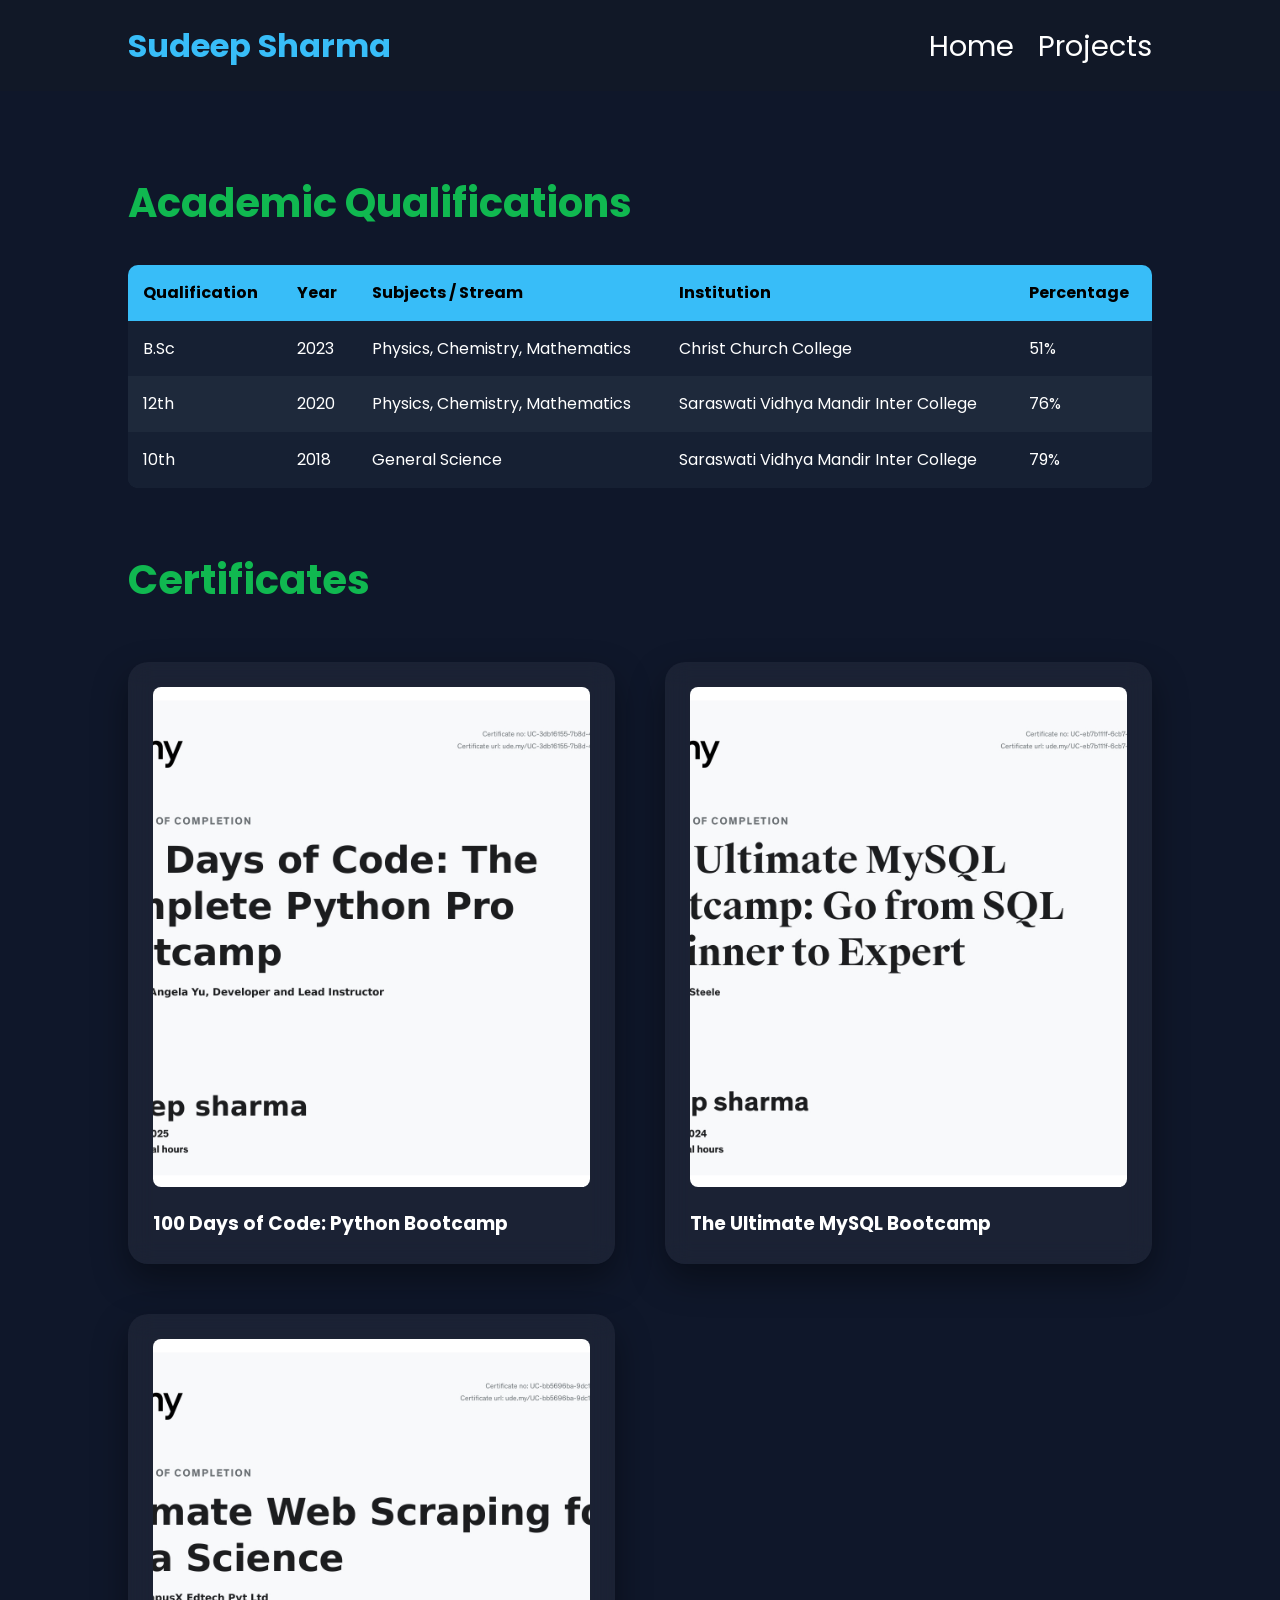
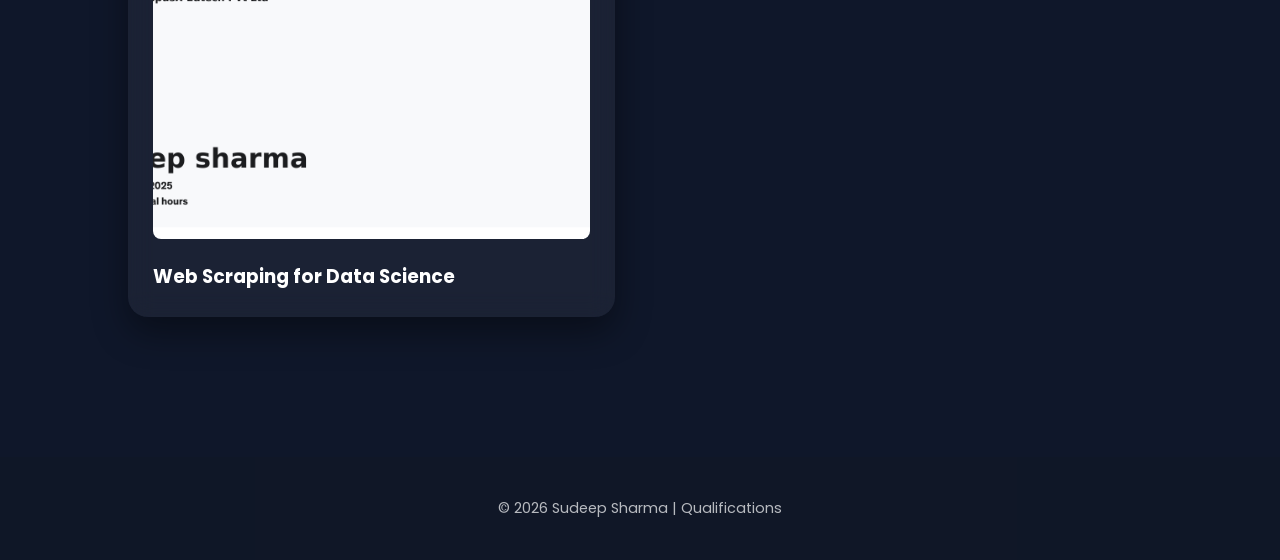
==== qualification.html @ 8b19f865 "first commit" ====
<!DOCTYPE html>
<html lang="en">
<head>
    <title>Sudeep Sharma | Qualifications</title>
    <meta charset="UTF-8">
    <meta name="viewport" content="width=device-width, initial-scale=1.0">

    <!-- Google Font -->
    <link href="https://fonts.googleapis.com/css2?family=Poppins:wght@300;400;600;700&display=swap" rel="stylesheet">

    <style>
        * {
            margin: 0;
            padding: 0;
            box-sizing: border-box;
            font-family: 'Poppins', sans-serif;
        }

        body {
            background-color: #0f172a;
            color: white;
            line-height: 1.6;
        }

        nav {
            display: flex;
            justify-content: space-between;
            align-items: center;
            padding: 20px 10%;
            background: #111827;
        }

        nav h2 {
            color: #38bdf8;
            font-size: 2rem;
            
        }

        nav a {
            color: white;
            text-decoration: none;
            margin-left: 20px;
            font-size: 1.8rem;
        }

        nav a:hover {
            color: #38bdf8;
        }

        section {
            padding: 80px 10%;
        }

        h1 {
            margin-bottom: 30px;
            color: #10b850;
            font-size: 2.5rem;
        }

        /* TABLE STYLE */
        table {
            width: 100%;
            border-collapse: collapse;
            margin-top: 30px;
            background: #1e293b;
            border-radius: 10px;
            overflow: hidden;
        }

        th, td {
            padding: 15px;
            text-align: left;
        }

        th {
            background-color: #38bdf8;
            color: black;
        }

        tr:nth-child(even) {
            background-color: #162033;
        }

        tr:hover {
            background-color: #22304a;
        }

        /* CERTIFICATES */
        .certificates {
            margin-top: 60px;
        }

        .cert-grid {
            display: grid;
            grid-template-columns: repeat(2, 1fr);
            gap: 50px;
            margin-top: 50px;
        }

        .cert-card {
            background: rgba(255, 255, 255, 0.05);
            backdrop-filter: blur(12px);
            border-radius: 20px;
            padding: 25px;
            transition: 0.4s ease;
            box-shadow: 0 15px 35px rgba(0,0,0,0.4);
        }

        .cert-card:hover {
            transform: translateY(-8px);
            box-shadow: 0 25px 45px rgba(0,0,0,0.6);
        }

        .cert-card img {
            width: 100%;
            height: 500px;
            object-fit: cover;
            border-radius: 8px;
            margin-bottom: 15px;
        }

        footer {
            text-align: center;
            padding: 40px;
            background: #111827;
            margin-top: 60px;
            font-size: 0.9rem;
            opacity: 0.7;
        }

        @media(max-width:768px){
            table {
                font-size: 14px;
            }
        }
    </style>
</head>

<body>

<!-- NAVBAR -->
<nav>
    <h2>Sudeep Sharma</h2>
    <div>
        <a href="index.html">Home</a>
        <a href="project.html">Projects</a>
    </div>
</nav>

<section>

    <h1>Academic Qualifications</h1>

    <table>
        <tr>
            <th>Qualification</th>
            <th>Year</th>
            <th>Subjects / Stream</th>
            <th>Institution</th>
            <th>Percentage</th>
        </tr>

        <tr>
            <td>B.Sc</td>
            <td>2023</td>
            <td>Physics, Chemistry, Mathematics</td>
            <td>Christ Church College</td>
            <td>51%</td>
        </tr>

        <tr>
            <td>12th</td>
            <td>2020</td>
            <td>Physics, Chemistry, Mathematics</td>
            <td>Saraswati Vidhya Mandir Inter College</td>
            <td>76%</td>
        </tr>

        <tr>
            <td>10th</td>
            <td>2018</td>
            <td>General Science</td>
            <td>Saraswati Vidhya Mandir Inter College</td>
            <td>79%</td>
        </tr>
    </table>

    <!-- CERTIFICATES -->
    <div class="certificates">
        <h1>Certificates</h1>

        <div class="cert-grid">

            <div class="cert-card">
                <img src="images\Pyhton.jpg" alt="Python Certificate">
                <h3>100 Days of Code: Python Bootcamp</h3>
            </div>

            <div class="cert-card">
                <img src="images/MySQL.jpg" alt="MySQL Certificate">
                <h3>The Ultimate MySQL Bootcamp</h3>
            </div>

            <div class="cert-card">
                <img src="images/WEB_Scraping.jpg" alt="Web Scraping Certificate">
                <h3>Web Scraping for Data Science</h3>
            </div>

        </div>
    </div>

</section>

<footer>
    © 2026 Sudeep Sharma | Qualifications
</footer>

</body>
</html>
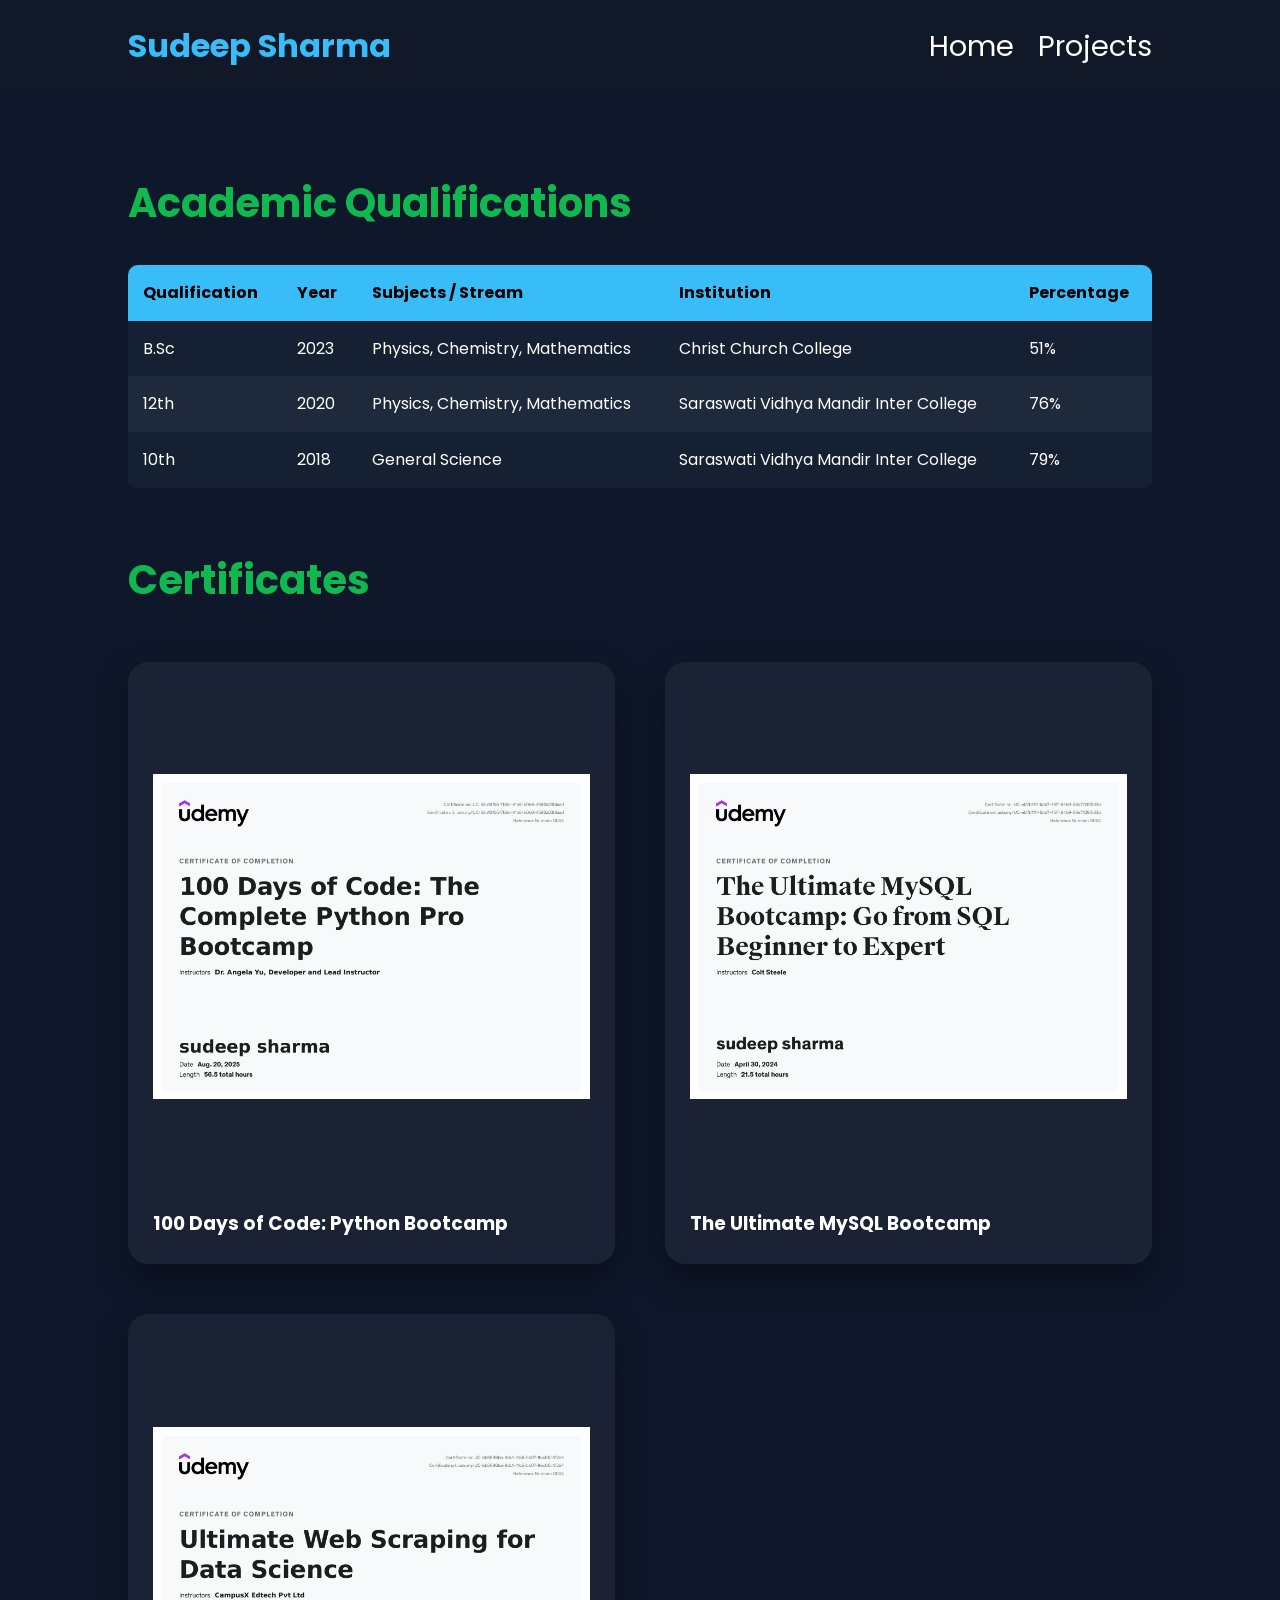
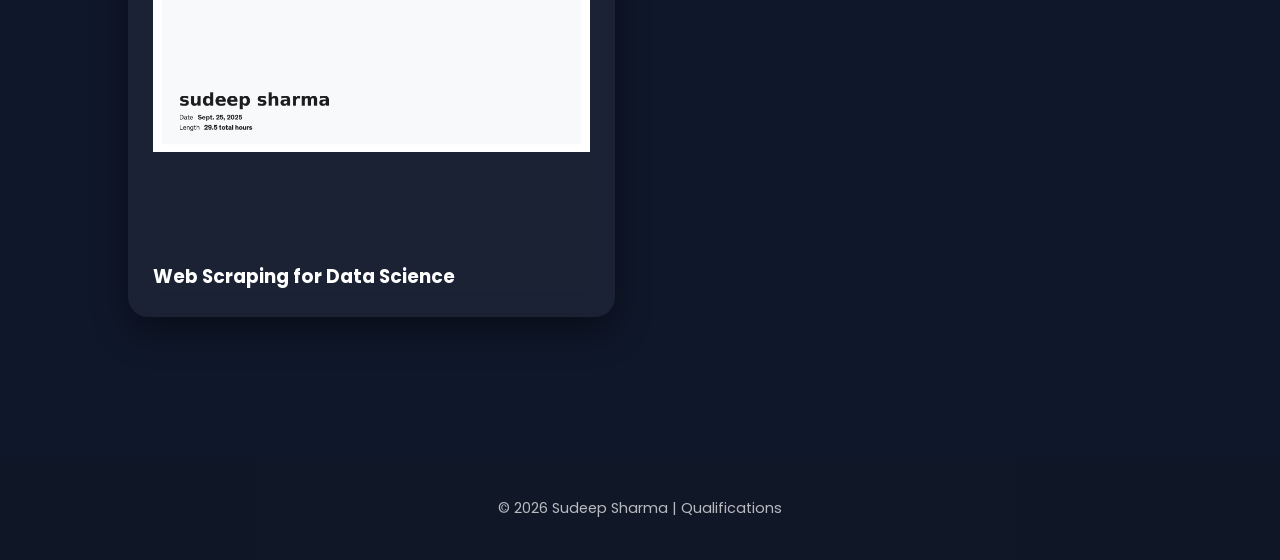
==== commit b13bf1d4: "minor certificate change" ====
--- a/qualification.html
+++ b/qualification.html
@@ -114,7 +114,7 @@
         .cert-card img {
             width: 100%;
             height: 500px;
-            object-fit: cover;
+            object-fit: contain;
             border-radius: 8px;
             margin-bottom: 15px;
         }
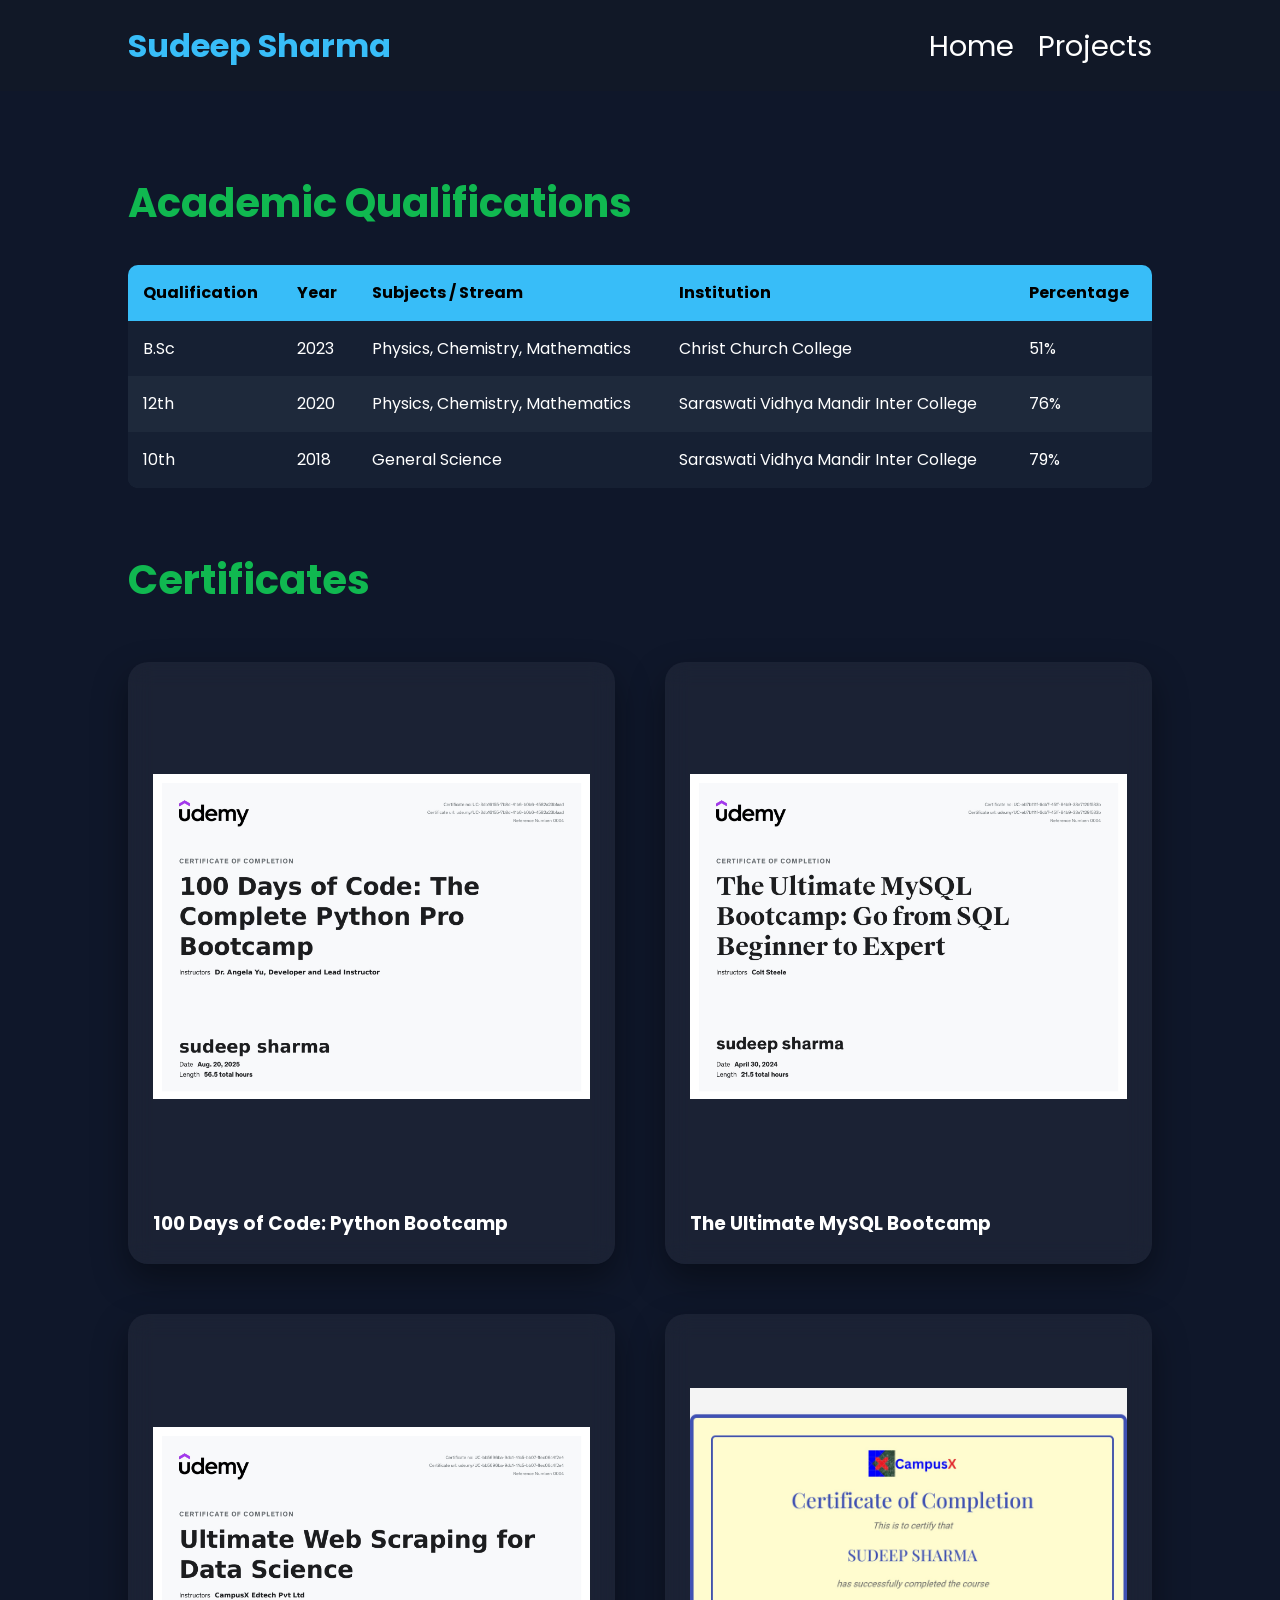
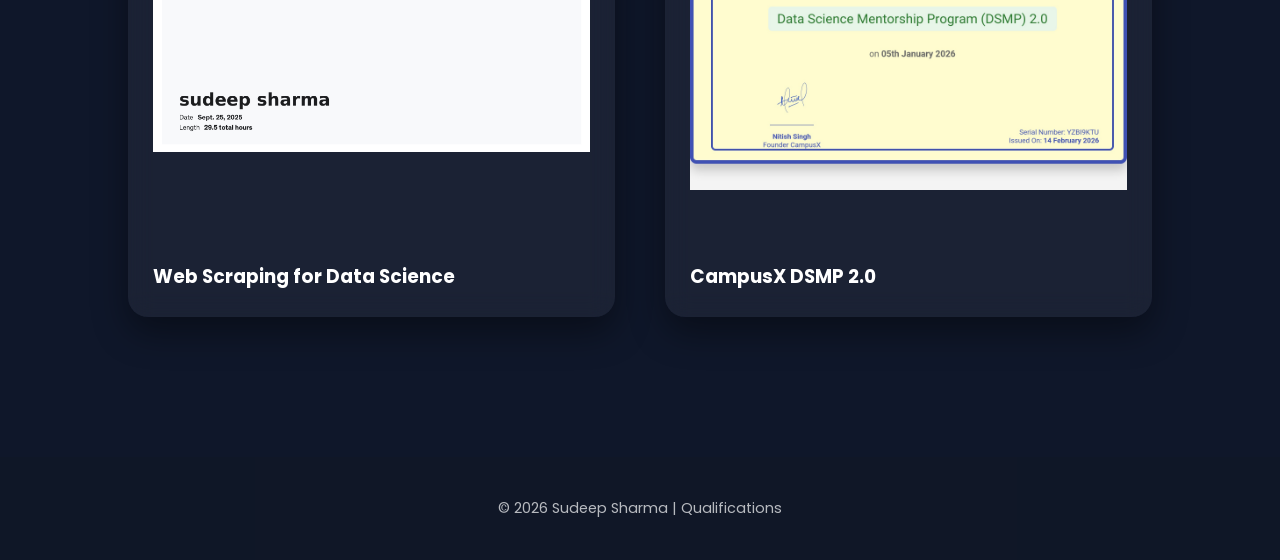
==== commit afe82710: "'added campusx DSMP certificate'" ====
--- a/qualification.html
+++ b/qualification.html
@@ -206,6 +206,11 @@
                 <h3>Web Scraping for Data Science</h3>
             </div>
 
+            <div class="cert-card">
+                <img src="images\1771067054334-certificate.png" alt="CampusX Data Science Mentorship Program 2.0">
+                <h3>CampusX DSMP 2.0</h3>
+            </div>
+
         </div>
     </div>
 
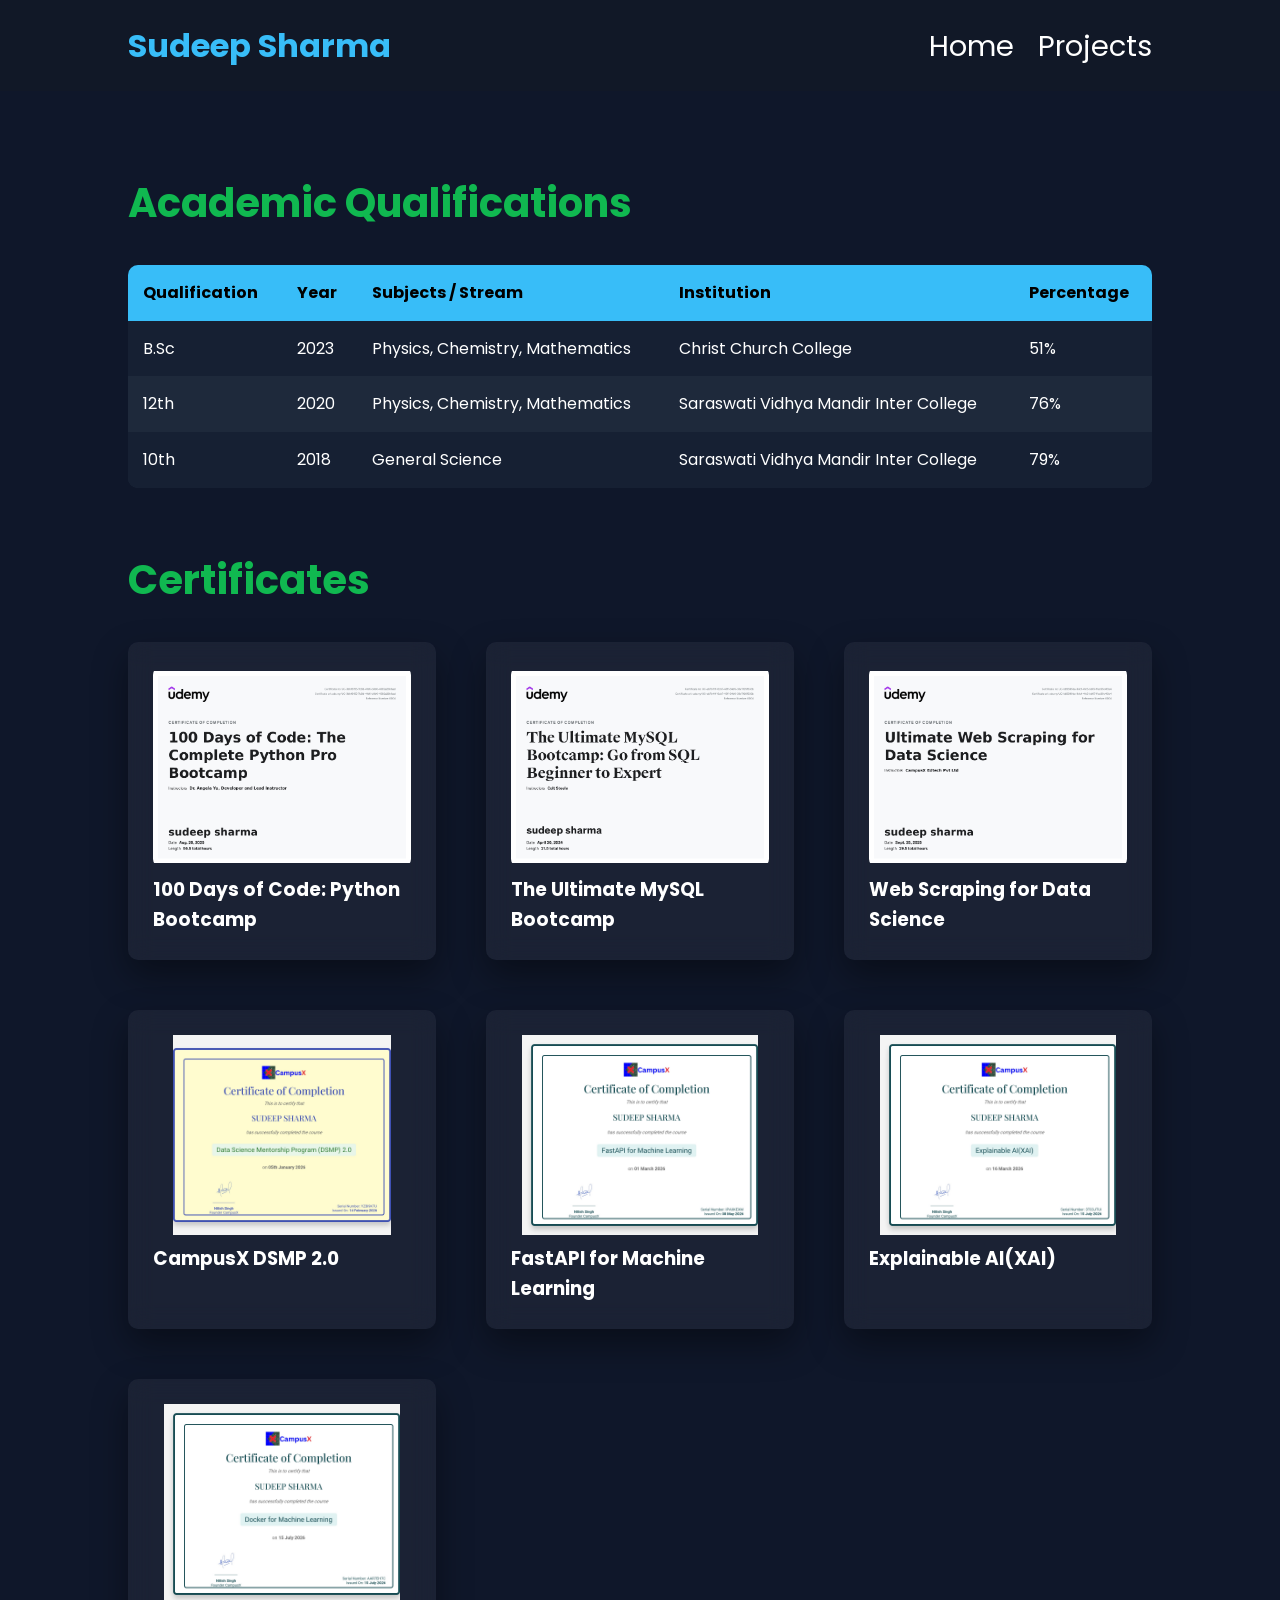
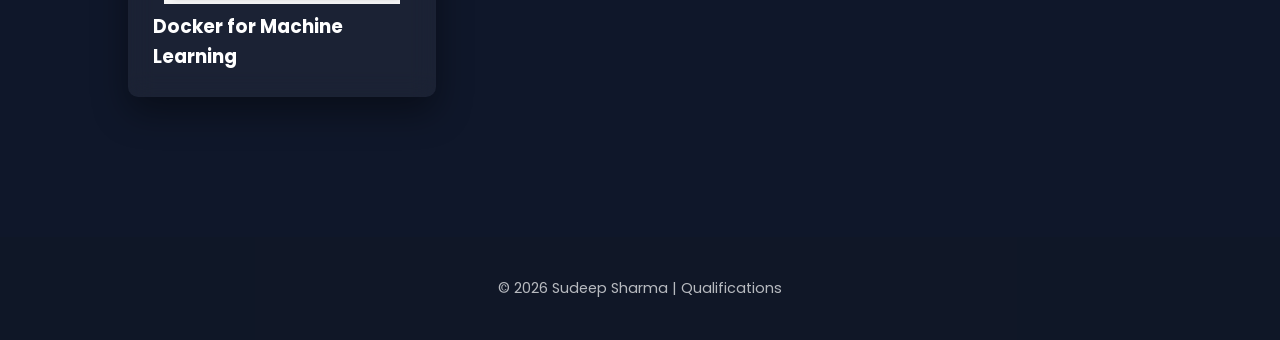
==== commit 8cd43665: "update the certificates" ====
--- a/qualification.html
+++ b/qualification.html
@@ -92,15 +92,15 @@
 
         .cert-grid {
             display: grid;
-            grid-template-columns: repeat(2, 1fr);
+            grid-template-columns: repeat(3, 1fr);
             gap: 50px;
-            margin-top: 50px;
+            margin-top: 30px;
         }
 
         .cert-card {
             background: rgba(255, 255, 255, 0.05);
             backdrop-filter: blur(12px);
-            border-radius: 20px;
+            border-radius: 10px;
             padding: 25px;
             transition: 0.4s ease;
             box-shadow: 0 15px 35px rgba(0,0,0,0.4);
@@ -113,10 +113,10 @@
 
         .cert-card img {
             width: 100%;
-            height: 500px;
+            height: 200px;
             object-fit: contain;
             border-radius: 8px;
-            margin-bottom: 15px;
+            margin-bottom: 1px;
         }
 
         footer {
@@ -211,6 +211,21 @@
                 <h3>CampusX DSMP 2.0</h3>
             </div>
 
+            <div class="cert-card">
+                <img src="images\FastAPI-certificate.png" alt="FastAPI for Machine Learning">
+                <h3>FastAPI for Machine Learning</h3>
+            </div>
+
+            <div class="cert-card">
+                <img src="images\ExplainableAI-certificate.png" alt="Explainable AI(XAI)">
+                <h3>Explainable AI(XAI)</h3>
+            </div>
+
+            <div class="cert-card">
+                <img src="images\Dockers-certificate.png" alt="Docker for Machine Learning">
+                <h3>Docker for Machine Learning</h3>
+            </div>
+
         </div>
     </div>
 
